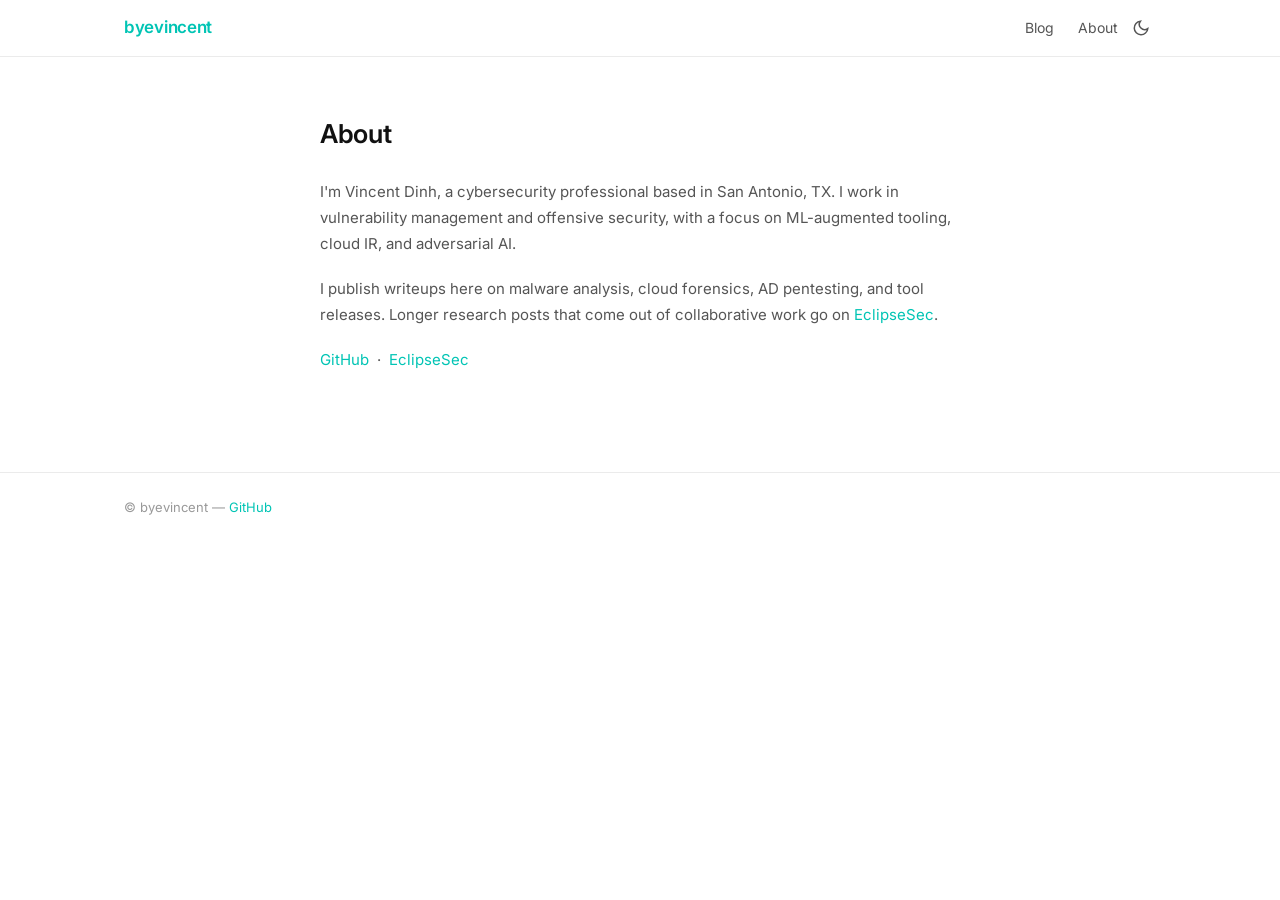
==== about/index.html @ be98a14e "Initial site migration" ====
<!doctype html>
<html lang="en">
  <head>
    <meta charset="utf-8" />
    <meta name="viewport" content="width=device-width,initial-scale=1" />
    <title>About — byevincent</title>
    <link href="https://fonts.googleapis.com/css2?family=Inter:wght@400;500;600&display=swap" rel="stylesheet">
    <link rel="stylesheet" href="/css/styles.css">
  </head>
  <body>
    <header class="site-header">
      <div class="container header-inner">
        <a class="logo" href="/">byevincent</a>
        <nav class="nav">
          <div class="nav-links">
            <a href="/">Blog</a>
            <a href="/about/">About</a>
          </div>
          <button class="theme-toggle" aria-label="Toggle theme">
            <svg class="sun-icon" viewBox="0 0 24 24"><circle cx="12" cy="12" r="5"/><path d="M12 1v2M12 21v2M4.22 4.22l1.42 1.42M18.36 18.36l1.42 1.42M1 12h2M21 12h2M4.22 19.78l1.42-1.42M18.36 5.64l1.42-1.42"/></svg>
            <svg class="moon-icon" viewBox="0 0 24 24"><path d="M21 12.79A9 9 0 1 1 11.21 3 7 7 0 0 0 21 12.79z"/></svg>
          </button>
          <button class="nav-toggle" aria-label="Toggle navigation" aria-expanded="false">
            <span></span><span></span><span></span>
          </button>
        </nav>
      </div>
    </header>

    <main class="container">
      <div class="about-container">
        <h1>About</h1>
        <p>I'm Vincent Dinh, a cybersecurity professional based in San Antonio, TX. I work in vulnerability management and offensive security, with a focus on ML-augmented tooling, cloud IR, and adversarial AI.</p>
        <p>I publish writeups here on malware analysis, cloud forensics, AD pentesting, and tool releases. Longer research posts that come out of collaborative work go on <a href="https://eclipsesec.com" target="_blank" rel="noreferrer">EclipseSec</a>.</p>
        <p>
          <a href="https://github.com/byevincent" target="_blank" rel="noreferrer">GitHub</a> &nbsp;&middot;&nbsp;
          <a href="https://eclipsesec.com" target="_blank" rel="noreferrer">EclipseSec</a>
        </p>
      </div>
    </main>

    <footer class="site-footer">
      <div class="container">
        <p>&copy; byevincent &mdash; <a href="https://github.com/byevincent" target="_blank" rel="noreferrer">GitHub</a></p>
      </div>
    </footer>

    <script src="/js/main.js"></script>
  </body>
</html>
---- css/styles.css ----
/* ── Reset ── */
*, *::before, *::after { box-sizing: border-box; margin: 0; padding: 0; }
img { max-width: 100%; display: block; }

/* ── Tokens ── */
:root {
  --aqua: #00c4b4;
  --aqua-dark: #00a89a;
  --aqua-dim: rgba(0, 196, 180, 0.12);
  --bg: #ffffff;
  --bg-secondary: #f8f9fa;
  --bg-card: #ffffff;
  --text: #111111;
  --text-secondary: #555555;
  --text-tertiary: #999999;
  --border: rgba(0,0,0,0.08);
  --border-hover: rgba(0,0,0,0.18);
  --radius: 12px;
  --radius-sm: 6px;
  --font: 'Inter', -apple-system, sans-serif;
  --mono: 'SFMono-Regular', Consolas, monospace;
}

[data-theme="dark"] {
  --bg: #0f0f0f;
  --bg-secondary: #171717;
  --bg-card: #171717;
  --text: #f0f0f0;
  --text-secondary: #aaaaaa;
  --text-tertiary: #666666;
  --border: rgba(255,255,255,0.08);
  --border-hover: rgba(255,255,255,0.18);
}

/* ── Base ── */
body {
  font-family: var(--font);
  background: var(--bg);
  color: var(--text);
  line-height: 1.6;
  font-size: 16px;
  transition: background 0.2s, color 0.2s;
}

a { color: inherit; text-decoration: none; }

.container {
  max-width: 1080px;
  margin: 0 auto;
  padding: 0 24px;
}

/* ── Header ── */
.site-header {
  border-bottom: 1px solid var(--border);
  position: sticky;
  top: 0;
  background: var(--bg);
  z-index: 100;
}

.header-inner {
  display: flex;
  align-items: center;
  justify-content: space-between;
  height: 56px;
}

.logo {
  font-size: 17px;
  font-weight: 600;
  color: var(--aqua);
  letter-spacing: -0.3px;
}

.nav { display: flex; align-items: center; gap: 8px; }
.nav-links { display: flex; gap: 24px; }
.nav-links a {
  font-size: 14px;
  color: var(--text-secondary);
  transition: color 0.15s;
}
.nav-links a:hover { color: var(--text); }

/* ── Theme toggle ── */
.theme-toggle {
  background: none;
  border: none;
  cursor: pointer;
  padding: 6px;
  color: var(--text-secondary);
  display: flex;
  align-items: center;
}
.theme-toggle svg {
  width: 18px;
  height: 18px;
  stroke: currentColor;
  fill: none;
  stroke-width: 2;
  stroke-linecap: round;
}
[data-theme="dark"] .sun-icon { display: block; }
[data-theme="dark"] .moon-icon { display: none; }
.sun-icon { display: none; }
.moon-icon { display: block; }

/* ── Mobile nav ── */
.nav-toggle {
  display: none;
  flex-direction: column;
  gap: 4px;
  background: none;
  border: none;
  cursor: pointer;
  padding: 6px;
}
.nav-toggle span {
  display: block;
  width: 20px;
  height: 2px;
  background: var(--text);
  border-radius: 2px;
}

@media (max-width: 600px) {
  .nav-toggle { display: flex; }
  .nav-links {
    display: none;
    position: absolute;
    top: 56px;
    left: 0;
    right: 0;
    background: var(--bg);
    border-bottom: 1px solid var(--border);
    flex-direction: column;
    padding: 16px 24px;
    gap: 16px;
  }
  .nav-links.open { display: flex; }
}

/* ── Hero ── */
.hero {
  padding: 56px 0 32px;
  max-width: 600px;
}
.hero h1 {
  font-size: 28px;
  font-weight: 600;
  letter-spacing: -0.5px;
  margin-bottom: 10px;
}
.hero p {
  font-size: 15px;
  color: var(--text-secondary);
  line-height: 1.6;
}

/* ── Filter pills ── */
.filter-row {
  display: flex;
  gap: 8px;
  flex-wrap: wrap;
  margin-bottom: 28px;
}
.pill {
  font-size: 13px;
  padding: 5px 14px;
  border-radius: 99px;
  border: 1px solid var(--border);
  color: var(--text-secondary);
  background: transparent;
  cursor: pointer;
  transition: all 0.15s;
  font-family: var(--font);
}
.pill:hover { border-color: var(--border-hover); color: var(--text); }
.pill.active {
  background: var(--aqua);
  border-color: var(--aqua);
  color: #fff;
}

/* ── Card grid ── */
.card-grid {
  display: grid;
  grid-template-columns: repeat(auto-fill, minmax(300px, 1fr));
  gap: 20px;
  padding-bottom: 64px;
}

.post-card {
  background: var(--bg-card);
  border: 1px solid var(--border);
  border-radius: var(--radius);
  overflow: hidden;
  display: flex;
  flex-direction: column;
  transition: border-color 0.15s, transform 0.15s;
}
.post-card:hover {
  border-color: var(--aqua);
  transform: translateY(-2px);
}

.card-img-link { display: block; }

.card-img {
  width: 100%;
  height: 180px;
  position: relative;
  overflow: hidden;
  display: flex;
  align-items: center;
  justify-content: center;
}
.card-img img {
  width: 100%;
  height: 100%;
  object-fit: cover;
}
.card-img-label {
  position: absolute;
  bottom: 10px;
  right: 12px;
  font-size: 10px;
  font-weight: 600;
  letter-spacing: 1px;
  text-transform: uppercase;
  color: var(--aqua);
  font-family: var(--mono);
}

.card-body {
  padding: 16px 18px 18px;
  display: flex;
  flex-direction: column;
  flex: 1;
}

.card-tag {
  font-size: 11px;
  font-weight: 600;
  color: var(--aqua);
  text-transform: uppercase;
  letter-spacing: 0.6px;
  margin-bottom: 6px;
}

.card-title {
  font-size: 15px;
  font-weight: 500;
  line-height: 1.4;
  margin-bottom: 8px;
}
.card-title a { color: var(--text); }
.card-title a:hover { color: var(--aqua); }

.card-excerpt {
  font-size: 13px;
  color: var(--text-secondary);
  line-height: 1.6;
  flex: 1;
  margin-bottom: 14px;
}

.card-footer {
  display: flex;
  align-items: center;
  justify-content: space-between;
  padding-top: 12px;
  border-top: 1px solid var(--border);
}

.card-date { font-size: 12px; color: var(--text-tertiary); }

.read-link {
  font-size: 12px;
  color: var(--aqua);
  font-weight: 500;
}

/* ── Empty state ── */
.posts-empty {
  text-align: center;
  padding: 64px 0;
  color: var(--text-secondary);
  font-size: 14px;
}

/* ── Post page ── */
.post-container {
  max-width: 720px;
  margin: 0 auto;
  padding: 48px 0 80px;
}

.post-header {
  margin-bottom: 40px;
  padding-bottom: 24px;
  border-bottom: 1px solid var(--border);
}

.post-header h1 {
  font-size: 28px;
  font-weight: 600;
  letter-spacing: -0.4px;
  line-height: 1.25;
  margin-bottom: 14px;
}

.meta { font-size: 14px; color: var(--text-secondary); }

.meta .tag {
  display: inline-block;
  background: var(--aqua-dim);
  color: var(--aqua);
  font-size: 12px;
  font-weight: 500;
  padding: 2px 8px;
  border-radius: var(--radius-sm);
}

/* ── Post article ── */
.post-article { font-size: 16px; line-height: 1.75; }
.post-article p { margin-bottom: 1.25em; }
.post-article h2 {
  font-size: 20px;
  font-weight: 600;
  margin: 2em 0 0.75em;
  letter-spacing: -0.3px;
}
.post-article h3 {
  font-size: 17px;
  font-weight: 600;
  margin: 1.75em 0 0.6em;
}
.post-article a { color: var(--aqua); }
.post-article a:hover { text-decoration: underline; }

.post-article code {
  font-family: var(--mono);
  font-size: 0.875em;
  background: var(--bg-secondary);
  border: 1px solid var(--border);
  padding: 1px 5px;
  border-radius: 4px;
}

.post-article pre {
  background: var(--bg-secondary);
  border: 1px solid var(--border);
  border-radius: var(--radius-sm);
  padding: 18px 20px;
  overflow-x: auto;
  margin: 1.5em 0;
}
.post-article pre code {
  background: none;
  border: none;
  padding: 0;
  font-size: 13px;
  line-height: 1.6;
}

.post-article ul, .post-article ol {
  padding-left: 1.5em;
  margin-bottom: 1.25em;
}
.post-article li { margin-bottom: 0.4em; }
.post-article strong { font-weight: 600; }
.post-article figure { margin: 1.5em 0; }
.post-article img { border-radius: var(--radius-sm); }

.post-article figcaption,
.post-article .img-caption {
  font-size: 13px;
  color: var(--text-tertiary);
  margin-top: 8px;
  text-align: center;
}

.post-article table {
  width: 100%;
  border-collapse: collapse;
  margin: 1.5em 0;
  font-size: 14px;
}
.post-article th {
  text-align: left;
  padding: 8px 12px;
  border-bottom: 2px solid var(--border-hover);
  font-weight: 600;
  font-size: 13px;
}
.post-article td {
  padding: 8px 12px;
  border-bottom: 1px solid var(--border);
}

.post-back {
  margin-top: 3em;
  padding-top: 1.5em;
  border-top: 1px solid var(--border);
  font-size: 14px;
}
.post-back a { color: var(--aqua); }

/* ── About ── */
.about-container {
  max-width: 640px;
  margin: 0 auto;
  padding: 56px 0 80px;
}
.about-container h1 {
  font-size: 26px;
  font-weight: 600;
  margin-bottom: 24px;
  letter-spacing: -0.3px;
}
.about-container p {
  font-size: 15px;
  color: var(--text-secondary);
  line-height: 1.75;
  margin-bottom: 1.25em;
}
.about-container a { color: var(--aqua); }

/* ── Footer ── */
.site-footer {
  border-top: 1px solid var(--border);
  padding: 24px 0;
}
.site-footer p { font-size: 13px; color: var(--text-tertiary); }
.site-footer a { color: var(--aqua); }
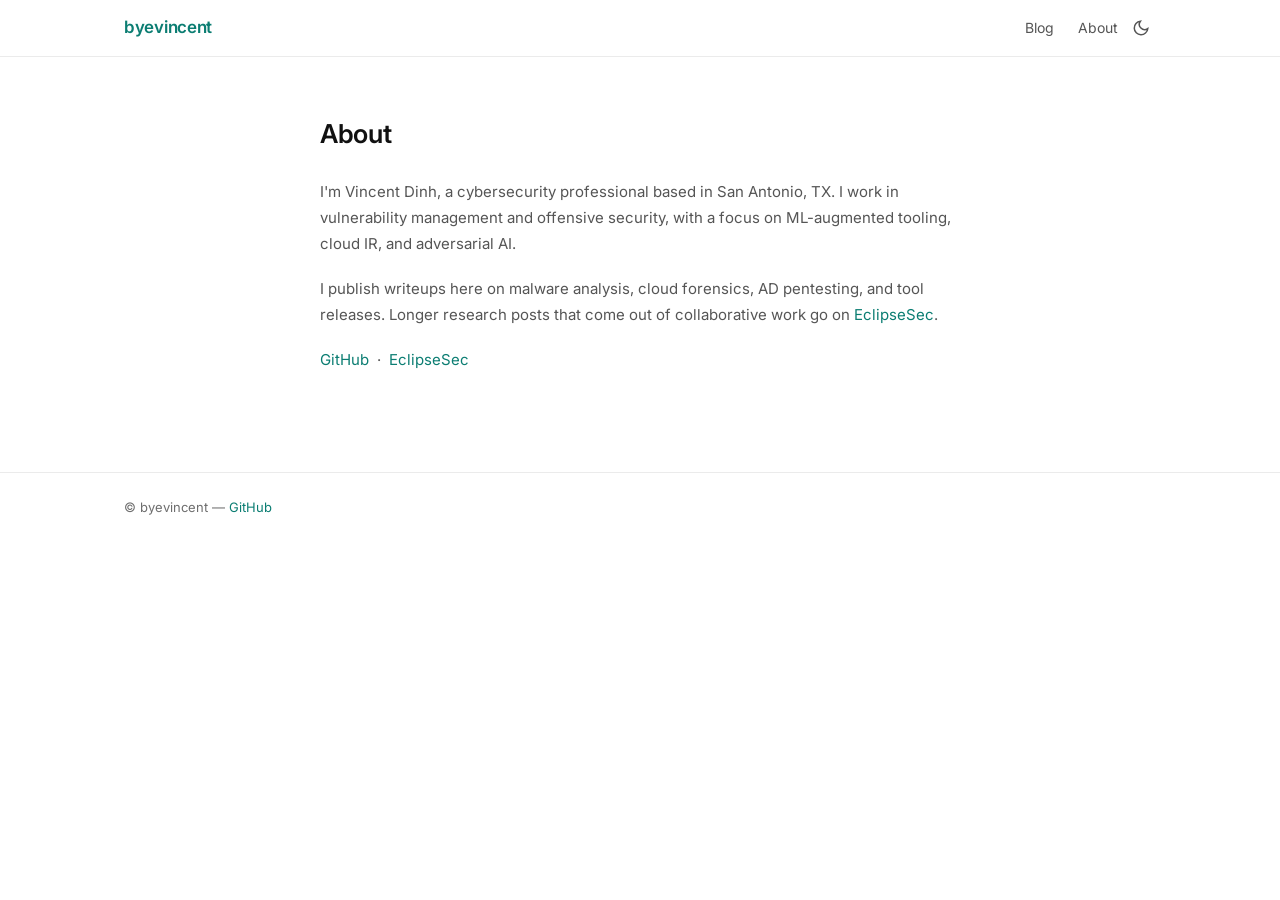
==== commit a7ab9f15: "Design pass: fix P1/P2 findings from the impeccable critique Addresses the accessibility and craft i" ====
--- a/about/index.html
+++ b/about/index.html
@@ -4,6 +4,7 @@
     <meta charset="utf-8" />
     <meta name="viewport" content="width=device-width,initial-scale=1" />
     <title>About — byevincent</title>
+    <script>(function(){try{var t=localStorage.getItem("bv-theme")||(window.matchMedia("(prefers-color-scheme: dark)").matches?"dark":"light");document.documentElement.setAttribute("data-theme",t);}catch(e){}})();</script>
     <link href="https://fonts.googleapis.com/css2?family=Inter:wght@400;500;600&display=swap" rel="stylesheet">
     <link rel="stylesheet" href="/css/styles.css">
   </head>
--- a/css/styles.css
+++ b/css/styles.css
@@ -7,12 +7,17 @@
   --aqua: #00c4b4;
   --aqua-dark: #00a89a;
   --aqua-dim: rgba(0, 196, 180, 0.12);
+  /* Accent for text/links on light surfaces. The bright --aqua only
+     reaches ~2.2:1 on white (fails WCAG AA); this darker teal clears
+     4.5:1 while reading as the same hue. Overridden to bright --aqua
+     in dark mode, where that direction passes. */
+  --accent-text: #0b7d72;
   --bg: #ffffff;
   --bg-secondary: #f8f9fa;
   --bg-card: #ffffff;
   --text: #111111;
   --text-secondary: #555555;
-  --text-tertiary: #999999;
+  --text-tertiary: #6e6e6e;
   --border: rgba(0,0,0,0.08);
   --border-hover: rgba(0,0,0,0.18);
   --radius: 12px;
@@ -22,12 +27,13 @@
 }
 
 [data-theme="dark"] {
+  --accent-text: #00c4b4;
   --bg: #0f0f0f;
   --bg-secondary: #171717;
   --bg-card: #171717;
   --text: #f0f0f0;
   --text-secondary: #aaaaaa;
-  --text-tertiary: #666666;
+  --text-tertiary: #8a8a8a;
   --border: rgba(255,255,255,0.08);
   --border-hover: rgba(255,255,255,0.18);
 }
@@ -69,7 +75,7 @@
 .logo {
   font-size: 17px;
   font-weight: 600;
-  color: var(--aqua);
+  color: var(--accent-text);
   letter-spacing: -0.3px;
 }
 
@@ -179,7 +185,8 @@
 .pill.active {
   background: var(--aqua);
   border-color: var(--aqua);
-  color: #fff;
+  color: #04221f;
+  font-weight: 600;
 }
 
 /* ── Card grid ── */
@@ -224,7 +231,7 @@
   position: absolute;
   bottom: 10px;
   right: 12px;
-  font-size: 10px;
+  font-size: 11px;
   font-weight: 600;
   letter-spacing: 1px;
   text-transform: uppercase;
@@ -242,7 +249,7 @@
 .card-tag {
   font-size: 11px;
   font-weight: 600;
-  color: var(--aqua);
+  color: var(--accent-text);
   text-transform: uppercase;
   letter-spacing: 0.6px;
   margin-bottom: 6px;
@@ -255,7 +262,7 @@
   margin-bottom: 8px;
 }
 .card-title a { color: var(--text); }
-.card-title a:hover { color: var(--aqua); }
+.card-title a:hover { color: var(--accent-text); }
 
 .card-excerpt {
   font-size: 13px;
@@ -277,7 +284,7 @@
 
 .read-link {
   font-size: 12px;
-  color: var(--aqua);
+  color: var(--accent-text);
   font-weight: 500;
 }
 
@@ -291,7 +298,7 @@
 
 /* ── Post page ── */
 .post-container {
-  max-width: 720px;
+  max-width: 660px;
   margin: 0 auto;
   padding: 48px 0 80px;
 }
@@ -315,7 +322,7 @@
 .meta .tag {
   display: inline-block;
   background: var(--aqua-dim);
-  color: var(--aqua);
+  color: var(--accent-text);
   font-size: 12px;
   font-weight: 500;
   padding: 2px 8px;
@@ -336,7 +343,7 @@
   font-weight: 600;
   margin: 1.75em 0 0.6em;
 }
-.post-article a { color: var(--aqua); }
+.post-article a { color: var(--accent-text); }
 .post-article a:hover { text-decoration: underline; }
 
 .post-article code {
@@ -405,7 +412,7 @@
   border-top: 1px solid var(--border);
   font-size: 14px;
 }
-.post-back a { color: var(--aqua); }
+.post-back a { color: var(--accent-text); }
 
 /* ── About ── */
 .about-container {
@@ -425,7 +432,7 @@
   line-height: 1.75;
   margin-bottom: 1.25em;
 }
-.about-container a { color: var(--aqua); }
+.about-container a { color: var(--accent-text); }
 
 /* ── Footer ── */
 .site-footer {
@@ -433,4 +440,91 @@
   padding: 24px 0;
 }
 .site-footer p { font-size: 13px; color: var(--text-tertiary); }
-.site-footer a { color: var(--aqua); }
+.site-footer a { color: var(--accent-text); }
+
+/* ── Featured lead post ── */
+/* Hierarchy through weight and size, not an eyebrow label: the lead
+   post spans the full grid row and goes horizontal on wide screens. */
+.post-card.featured { grid-column: 1 / -1; }
+@media (min-width: 720px) {
+  .post-card.featured { flex-direction: row; }
+  .post-card.featured .card-img-link { flex: 0 0 46%; }
+  .post-card.featured .card-img { height: 100%; min-height: 240px; }
+  .post-card.featured .card-body {
+    padding: 28px 32px;
+    justify-content: center;
+  }
+  .post-card.featured .card-title { font-size: 22px; line-height: 1.3; }
+  .post-card.featured .card-excerpt { font-size: 14px; }
+}
+
+/* ── Deep heading levels (WordPress-export posts nest to h6) ── */
+.post-article h4 {
+  font-size: 15px;
+  font-weight: 600;
+  margin: 1.5em 0 0.5em;
+  letter-spacing: -0.2px;
+}
+.post-article h5 {
+  font-size: 14px;
+  font-weight: 600;
+  margin: 1.4em 0 0.4em;
+  color: var(--text-secondary);
+}
+.post-article h6 {
+  font-size: 13px;
+  font-weight: 600;
+  margin: 1.3em 0 0.4em;
+  color: var(--text-secondary);
+}
+
+/* ── Syntax highlighting (highlight.js, theme-aware) ── */
+/* Only <pre><code> blocks are highlighted; bare <pre> console output
+   is left untouched. Tokens are keyed to the site's own theme attr so
+   they stay correct across the toggle (no external hljs stylesheet). */
+.post-article .hljs { color: var(--text); background: transparent; }
+.hljs-comment, .hljs-quote { color: #6a737d; font-style: italic; }
+.hljs-keyword, .hljs-selector-tag, .hljs-literal, .hljs-type { color: #d73a49; }
+.hljs-string, .hljs-meta .hljs-string { color: #032f62; }
+.hljs-number, .hljs-built_in, .hljs-class .hljs-title { color: #005cc5; }
+.hljs-title, .hljs-section, .hljs-name, .hljs-selector-id { color: #6f42c1; }
+.hljs-attr, .hljs-attribute, .hljs-variable, .hljs-template-variable { color: #e36209; }
+.hljs-symbol, .hljs-bullet, .hljs-link { color: #005cc5; }
+[data-theme="dark"] .hljs-comment, [data-theme="dark"] .hljs-quote { color: #8b949e; }
+[data-theme="dark"] .hljs-keyword, [data-theme="dark"] .hljs-selector-tag,
+[data-theme="dark"] .hljs-literal, [data-theme="dark"] .hljs-type { color: #ff7b72; }
+[data-theme="dark"] .hljs-string, [data-theme="dark"] .hljs-meta .hljs-string { color: #a5d6ff; }
+[data-theme="dark"] .hljs-number, [data-theme="dark"] .hljs-built_in,
+[data-theme="dark"] .hljs-class .hljs-title { color: #79c0ff; }
+[data-theme="dark"] .hljs-title, [data-theme="dark"] .hljs-section,
+[data-theme="dark"] .hljs-name, [data-theme="dark"] .hljs-selector-id { color: #d2a8ff; }
+[data-theme="dark"] .hljs-attr, [data-theme="dark"] .hljs-attribute,
+[data-theme="dark"] .hljs-variable, [data-theme="dark"] .hljs-template-variable { color: #ffa657; }
+[data-theme="dark"] .hljs-symbol, [data-theme="dark"] .hljs-bullet,
+[data-theme="dark"] .hljs-link { color: #79c0ff; }
+
+/* ── Browser surfaces (focus, selection, scrollbar, motion) ── */
+:focus-visible {
+  outline: 2px solid var(--accent-text);
+  outline-offset: 2px;
+  border-radius: 3px;
+}
+:focus:not(:focus-visible) { outline: none; }
+::selection { background: var(--aqua-dim); color: var(--text); }
+.post-article a { text-underline-offset: 2px; }
+* { scrollbar-color: var(--border-hover) transparent; }
+::-webkit-scrollbar { width: 11px; height: 11px; }
+::-webkit-scrollbar-thumb {
+  background: var(--border-hover);
+  border-radius: 99px;
+  border: 3px solid var(--bg);
+}
+::-webkit-scrollbar-track { background: transparent; }
+
+@media (prefers-reduced-motion: reduce) {
+  *, *::before, *::after {
+    transition-duration: 0.01ms !important;
+    animation-duration: 0.01ms !important;
+  }
+  .post-card:hover { transform: none; }
+}
